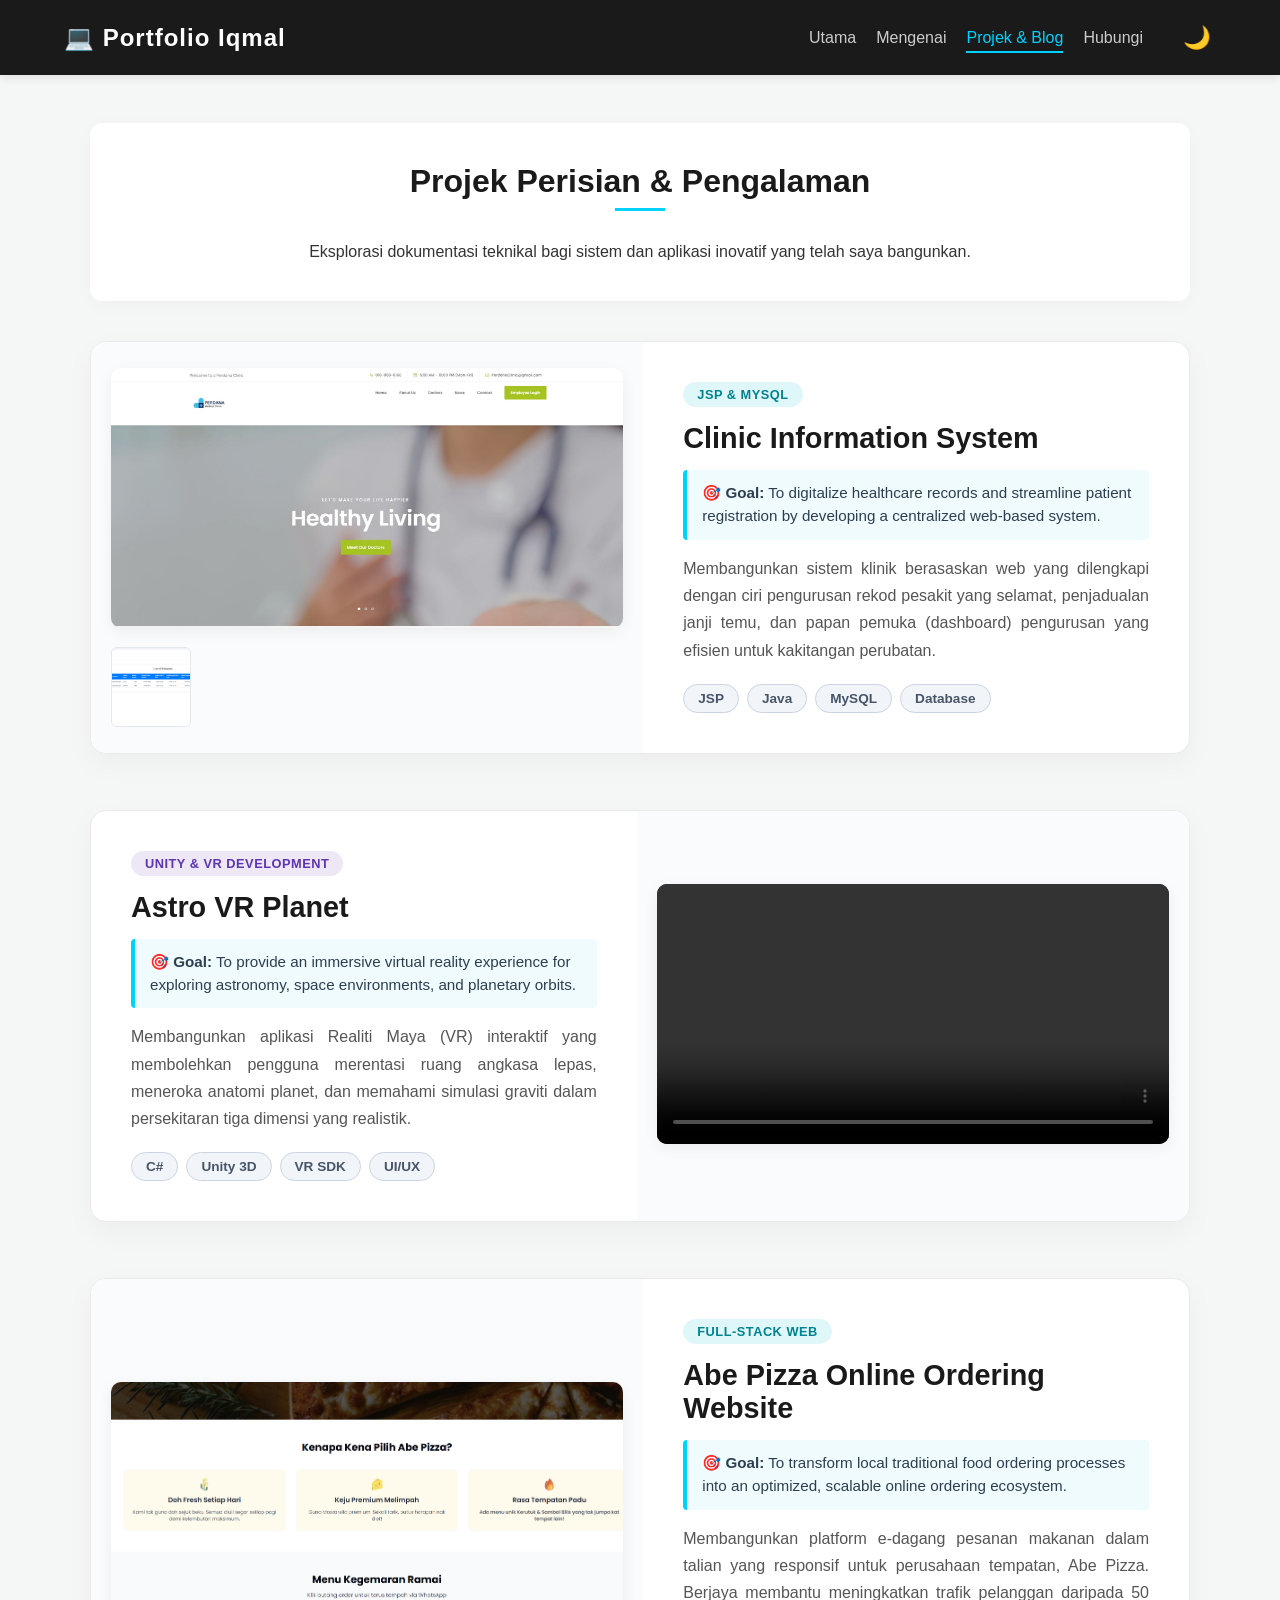
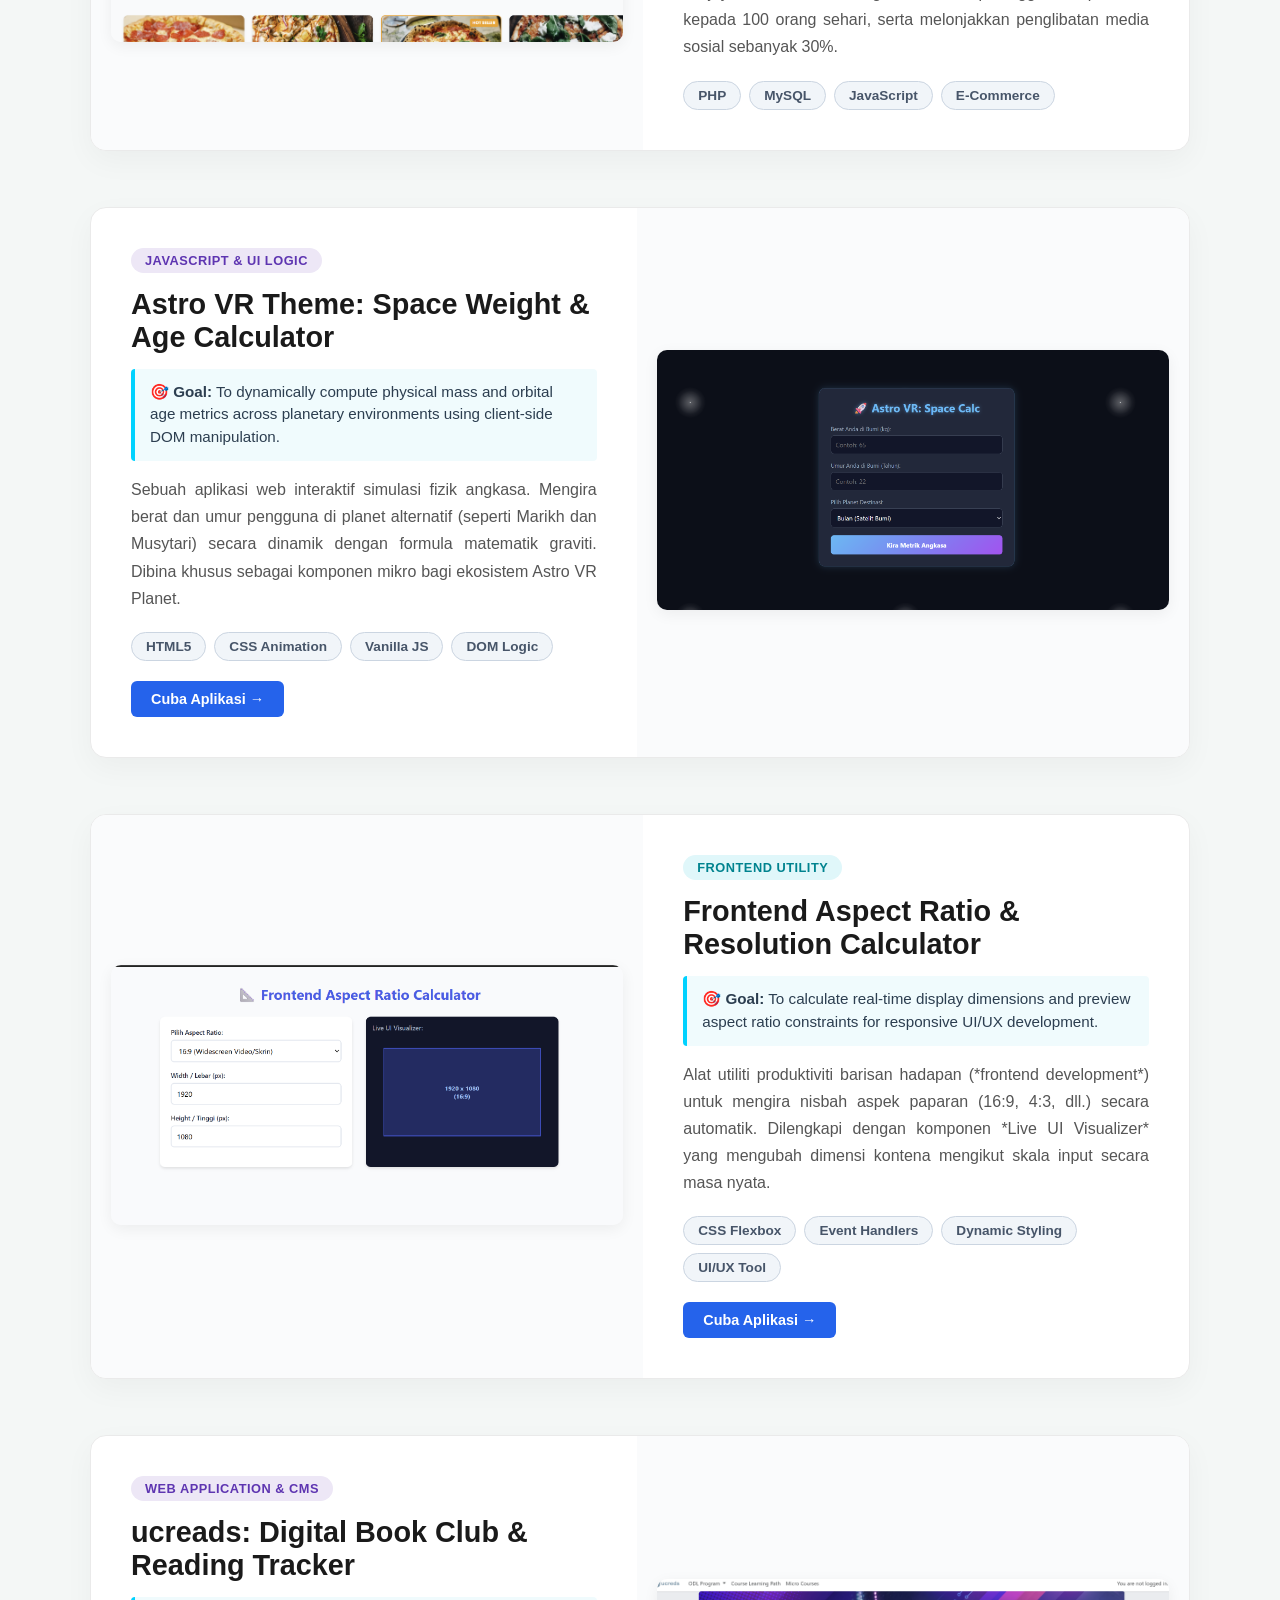
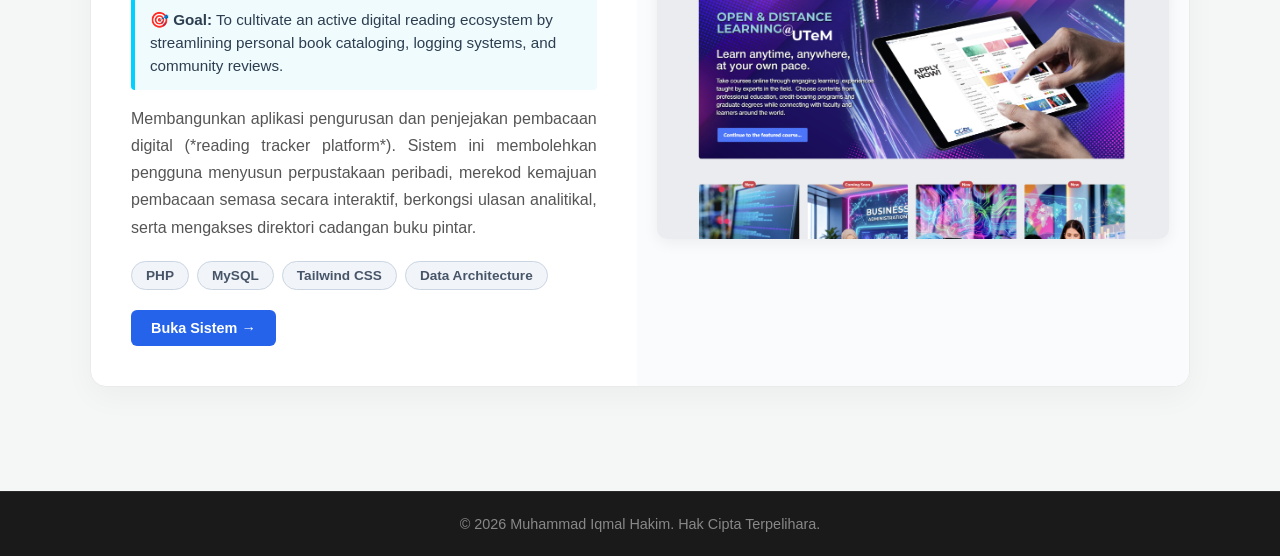
==== blog.html @ 7cb86383 "Add files via upload" ====
<!DOCTYPE html>
<html lang="ms">
<head>
    <meta charset="UTF-8">
    <meta name="viewport" content="width=device-width, initial-scale=1.0">
    <title>Projek & Blog | Portfolio Iqmal</title>
    <link rel="stylesheet" href="style.css">
</head>
<body>

    <header>
        <div class="logo">💻 Portfolio Iqmal</div>
        <nav>
            <ul style="display: flex; align-items: center;">
                <li><a href="index.html">Utama</a></li>
                <li><a href="about.html">Mengenai</a></li>
                <li><a href="blog.html" class="active">Projek & Blog</a></li>
                <li><a href="contact.html">Hubungi</a></li>
                <!-- Butang Mod Gelap/Cerah -->
                <li><button id="theme-toggle" class="theme-btn" title="Tukar Tema">🌙</button></li>
            </ul>
        </nav>
    </header>

    <main class="page-container premium-showcase">
        <div class="section-header">
            <h2>Projek Perisian & Pengalaman</h2>
            <p class="section-intro">Eksplorasi dokumentasi teknikal bagi sistem dan aplikasi inovatif yang telah saya bangunkan.</p>
        </div>

        <!-- PROJEK 1: CLINIC SYSTEM -->
        <section class="project-card-premium">
            <div class="project-media-side">
                <div class="single-large-media">
                    <img src="Img/2.jpg" alt="Clinic System Dashboard">
                </div>
                <div class="project-gallery-mini">
                    <img src="Img/3.jpg" alt="Clinic System Interface">
                </div>
            </div>

            <div class="project-text-side">
                <span class="premium-tag">JSP & MySQL</span>
                <h3>Clinic Information System</h3>
                <div class="goal-box">
                    <strong>🎯 Goal:</strong> To digitalize healthcare records and streamline patient registration by developing a centralized web-based system.
                </div>
                <p class="project-description">
                    Membangunkan sistem klinik berasaskan web yang dilengkapi dengan ciri pengurusan rekod pesakit yang selamat, penjadualan janji temu, dan papan pemuka (dashboard) pengurusan yang efisien untuk kakitangan perubatan.
                </p>
                <div class="skills-wrapper">
                    <span class="skill-pill">JSP</span>
                    <span class="skill-pill">Java</span>
                    <span class="skill-pill">MySQL</span>
                    <span class="skill-pill">Database</span>
                </div>
            </div>
        </section>

        <!-- PROJEK 2: ASTRO VR PLANET -->
        <section class="project-card-premium reverse-layout">
            <div class="project-media-side">
                <div class="video-container-premium">
                    <video controls>
                        <source src="Img/6.mp4" type="video/mp4">
                    </video>
                </div>
            </div>

            <div class="project-text-side">
                <span class="premium-tag-alt">Unity & VR Development</span>
                <h3>Astro VR Planet</h3>
                <div class="goal-box">
                    <strong>🎯 Goal:</strong> To provide an immersive virtual reality experience for exploring astronomy, space environments, and planetary orbits.
                </div>
                <p class="project-description">
                    Membangunkan aplikasi Realiti Maya (VR) interaktif yang membolehkan pengguna merentasi ruang angkasa lepas, meneroka anatomi planet, dan memahami simulasi graviti dalam persekitaran tiga dimensi yang realistik.
                </p>
                <div class="skills-wrapper">
                    <span class="skill-pill">C#</span>
                    <span class="skill-pill">Unity 3D</span>
                    <span class="skill-pill">VR SDK</span>
                    <span class="skill-pill">UI/UX</span>
                </div>
            </div>
        </section>

        <!-- PROJEK 3: ABE PIZZA -->
        <section class="project-card-premium">
            <div class="project-media-side">
                <div class="single-large-media">
                    <img src="Img/10.png" alt="Abe Pizza Website">
                </div>
            </div>

            <div class="project-text-side">
                <span class="premium-tag">Full-Stack Web</span>
                <h3>Abe Pizza Online Ordering Website</h3>
                <div class="goal-box">
                    <strong>🎯 Goal:</strong> To transform local traditional food ordering processes into an optimized, scalable online ordering ecosystem.
                </div>
                <p class="project-description">
                    Membangunkan platform e-dagang pesanan makanan dalam talian yang responsif untuk perusahaan tempatan, Abe Pizza. Berjaya membantu meningkatkan trafik pelanggan daripada 50 kepada 100 orang sehari, serta melonjakkan penglibatan media sosial sebanyak 30%.
                </p>
                <div class="skills-wrapper">
                    <span class="skill-pill">PHP</span>
                    <span class="skill-pill">MySQL</span>
                    <span class="skill-pill">JavaScript</span>
                    <span class="skill-pill">E-Commerce</span>
                </div>
            </div>
        </section>

        <!-- PROJEK 4: SPACE CALCULATOR -->
        <section class="project-card-premium reverse-layout">
            <div class="project-media-side">
                <div class="single-large-media">
                    <img src="Img/12.png" alt="Space Calculator App">
                </div>
            </div>

            <div class="project-text-side">
                <span class="premium-tag-alt">JavaScript & UI Logic</span>
                <h3>Astro VR Theme: Space Weight & Age Calculator</h3>
                <div class="goal-box">
                    <strong>🎯 Goal:</strong> To dynamically compute physical mass and orbital age metrics across planetary environments using client-side DOM manipulation.
                </div>
                <p class="project-description">
                    Sebuah aplikasi web interaktif simulasi fizik angkasa. Mengira berat dan umur pengguna di planet alternatif (seperti Marikh dan Musytari) secara dinamik dengan formula matematik graviti. Dibina khusus sebagai komponen mikro bagi ekosistem Astro VR Planet.
                </p>
                <div class="skills-wrapper" style="margin-bottom: 20px;">
                    <span class="skill-pill">HTML5</span>
                    <span class="skill-pill">CSS Animation</span>
                    <span class="skill-pill">Vanilla JS</span>
                    <span class="skill-pill">DOM Logic</span>
                </div>
                <a href="https://mlhkz.github.io/Space-calculator/" class="project-action-btn" target="_blank" style="display: inline-block; padding: 10px 20px; background: #2563eb; color: white; text-decoration: none; border-radius: 6px; font-weight: bold; font-size: 0.9rem; align-self: flex-start;">Cuba Aplikasi →</a>
            </div>
        </section>

        <!-- PROJEK 5: ASPECT RATIO CALCULATOR -->
        <section class="project-card-premium">
            <div class="project-media-side">
                <div class="single-large-media">
                    <img src="Img/13.png" alt="Aspect Ratio Calculator">
                </div>
            </div>

            <div class="project-text-side">
                <span class="premium-tag">Frontend Utility</span>
                <h3>Frontend Aspect Ratio & Resolution Calculator</h3>
                <div class="goal-box">
                    <strong>🎯 Goal:</strong> To calculate real-time display dimensions and preview aspect ratio constraints for responsive UI/UX development.
                </div>
                <p class="project-description">
                    Alat utiliti produktiviti barisan hadapan (*frontend development*) untuk mengira nisbah aspek paparan (16:9, 4:3, dll.) secara automatik. Dilengkapi dengan komponen *Live UI Visualizer* yang mengubah dimensi kontena mengikut skala input secara masa nyata.
                </p>
                <div class="skills-wrapper" style="margin-bottom: 20px;">
                    <span class="skill-pill">CSS Flexbox</span>
                    <span class="skill-pill">Event Handlers</span>
                    <span class="skill-pill">Dynamic Styling</span>
                    <span class="skill-pill">UI/UX Tool</span>
                </div>
                <a href="https://mlhkz.github.io/Aspect/" class="project-action-btn" target="_blank" style="display: inline-block; padding: 10px 20px; background: #2563eb; color: white; text-decoration: none; border-radius: 6px; font-weight: bold; font-size: 0.9rem; align-self: flex-start;">Cuba Aplikasi →</a>
            </div>
        </section>

        <!-- PROJEK 6: UCREADS -->
        <section class="project-card-premium reverse-layout">
            <div class="project-media-side">
                <div class="single-large-media">
                    <img src="Img/11.png" alt="ucreads Reading Tracker">
                </div>
            </div>

            <div class="project-text-side">
                <span class="premium-tag-alt">Web Application & CMS</span>
                <h3>ucreads: Digital Book Club & Reading Tracker</h3>
                <div class="goal-box">
                    <strong>🎯 Goal:</strong> To cultivate an active digital reading ecosystem by streamlining personal book cataloging, logging systems, and community reviews.
                </div>
                <p class="project-description">
                    Membangunkan aplikasi pengurusan dan penjejakan pembacaan digital (*reading tracker platform*). Sistem ini membolehkan pengguna menyusun perpustakaan peribadi, merekod kemajuan pembacaan semasa secara interaktif, berkongsi ulasan analitikal, serta mengakses direktori cadangan buku pintar.
                </p>
                <div class="skills-wrapper" style="margin-bottom: 20px;">
                    <span class="skill-pill">PHP</span>
                    <span class="skill-pill">MySQL</span>
                    <span class="skill-pill">Tailwind CSS</span>
                    <span class="skill-pill">Data Architecture</span>
                </div>
                <a href="https://ucreds.utem.edu.my/" class="project-action-btn" target="_blank" style="display: inline-block; padding: 10px 20px; background: #2563eb; color: white; text-decoration: none; border-radius: 6px; font-weight: bold; font-size: 0.9rem; align-self: flex-start;">Buka Sistem →</a>
            </div>
        </section>
    </main>

    <footer>
        <p>&copy; 2026 Muhammad Iqmal Hakim. Hak Cipta Terpelihara.</p>
    </footer>

    <!-- SKRIP LOGIK DARK MODE (Kekal Walaupun Page Refresh) -->
    <script>
        const themeToggle = document.getElementById('theme-toggle');
        const body = document.body;

        // Semak status kegemaran tema user sebelum ini
        const currentTheme = localStorage.getItem('theme');
        if (currentTheme === 'dark-mode') {
            body.classList.add('dark-mode');
            themeToggle.textContent = '☀️'; 
        }

        // Event listener fungsi pertukaran tema apabila diklik
        themeToggle.addEventListener('click', () => {
            body.classList.toggle('dark-mode');
            
            if (body.classList.contains('dark-mode')) {
                localStorage.setItem('theme', 'dark-mode');
                themeToggle.textContent = '☀️'; 
            } else {
                localStorage.setItem('theme', '');
                themeToggle.textContent = '🌙'; 
            }
        });
    </script>
</body>
</html>
---- style.css ----
/* ==========================================================================
   1. TETAPAN ASAS & RESET
   ========================================================================== */
* {
    margin: 0;
    padding: 0;
    box-sizing: border-box;
    font-family: 'Segoe UI', Tahoma, Geneva, Verdana, sans-serif;
}

body {
    background-color: #f4f7f6;
    color: #333;
    display: flex;
    flex-direction: column;
    min-height: 100vh;
    transition: background-color 0.3s ease, color 0.3s ease;
}

/* ==========================================================================
   2. HEADER & NAVIGASI
   ========================================================================== */
header {
    background-color: #1a1a1a;
    color: #fff;
    display: flex;
    justify-content: space-between;
    align-items: center;
    padding: 1.2rem 5%;
    position: sticky;
    top: 0;
    z-index: 100;
    box-shadow: 0 2px 10px rgba(0,0,0,0.1);
    transition: background-color 0.3s ease;
}

.logo {
    font-size: 1.5rem;
    font-weight: bold;
    letter-spacing: 1px;
}

nav ul {
    list-style: none;
    display: flex;
    gap: 20px;
}

nav ul li a {
    color: #ccc;
    text-decoration: none;
    font-weight: 500;
    transition: color 0.3s;
    padding: 5px 0;
}

nav ul li a:hover, nav ul li a.active {
    color: #00d2ff;
    border-bottom: 2px solid #00d2ff;
}

/* BUTANG TUKAR TEMA (DARK/LIGHT MODE) */
.theme-btn {
    background: none;
    border: none;
    font-size: 1.4rem;
    cursor: pointer;
    padding: 5px;
    margin-left: 15px;
    transition: transform 0.2s ease;
}

.theme-btn:hover {
    transform: scale(1.2);
}

/* ==========================================================================
   3. BUTANG UMUM (BUTTONS)
   ========================================================================== */
.btn {
    display: inline-block;
    padding: 12px 24px;
    background-color: #00d2ff;
    color: #1a1a1a;
    text-decoration: none;
    font-weight: bold;
    border-radius: 5px;
    border: none;
    cursor: pointer;
    transition: background 0.3s, color 0.3s;
    margin-top: 15px;
}

.btn:hover {
    background-color: #00a8cc;
    color: white;
}

/* ==========================================================================
   4. HERO SECTION (LAMAN UTAMA)
   ========================================================================== */
.hero-portfolio {
    flex-grow: 1;
    display: flex;
    justify-content: center;
    align-items: center;
    text-align: center;
    padding: 6rem 1rem;
    background: linear-gradient(135deg, #1a1a1a 0%, #3a3a3a 100%);
    color: white;
}

.hero-text h1 {
    font-size: 3rem;
    margin-bottom: 15px;
    letter-spacing: 1px;
}

.hero-text p {
    font-size: 1.3rem;
    color: #ccc;
    margin-bottom: 25px;
}

/* ==========================================================================
   5. KONTAINER HALAMAN DALAM (ABOUT, BLOG, CONTACT)
   ========================================================================== */
.page-container {
    max-width: 1000px;
    margin: 3rem auto;
    padding: 2.5rem;
    background: white;
    border-radius: 10px;
    box-shadow: 0 4px 20px rgba(0,0,0,0.05);
    flex-grow: 1;
    width: 90%;
    transition: background-color 0.3s ease, box-shadow 0.3s ease;
}

.page-container h2 {
    text-align: center;
    margin-bottom: 2rem;
    color: #1a1a1a;
    font-size: 2rem;
    position: relative;
}

.page-container h2::after {
    content: '';
    display: block;
    width: 50px;
    height: 3px;
    background-color: #00d2ff;
    margin: 8px auto 0;
}

/* ==========================================================================
   6. LAMAN MENGENAI SAYA (ABOUT)
   ========================================================================== */
.profile-img-container {
    width: 160px;
    height: 160px;
    margin: 0 auto 1.5rem;
    border-radius: 50%;
    overflow: hidden;
    border: 4px solid #00d2ff;
    box-shadow: 0 4px 15px rgba(0,0,0,0.15);
}

.profile-pic-actual {
    width: 100%;
    height: 100%;
    object-fit: cover;
    object-position: center;
}

.about-content p {
    text-align: justify;
    line-height: 1.8;
    margin-bottom: 1.5rem;
    font-size: 1.05rem;
}

.about-content h3 {
    margin-top: 2rem;
    margin-bottom: 1rem;
    color: #1a1a1a;
}

.skills-list {
    display: flex;
    flex-wrap: wrap;
    gap: 12px;
    justify-content: center;
    list-style: none;
    margin-top: 1rem;
}

.skills-list li {
    background: #1a1a1a;
    color: #00d2ff;
    padding: 8px 18px;
    border-radius: 20px;
    font-weight: 500;
    font-size: 0.95rem;
    box-shadow: 0 2px 5px rgba(0,0,0,0.1);
}

/* ==========================================================================
   7. GRID PORTFOLIO (PROJEK & BLOG LAMA JIKA ADA)
   ========================================================================== */
.portfolio-grid {
    display: grid;
    grid-template-columns: repeat(auto-fit, minmax(280px, 1fr));
    gap: 2rem;
    margin-top: 1rem;
}

.portfolio-card {
    background: #fff;
    border: 1px solid #eef2f5;
    border-radius: 8px;
    overflow: hidden;
    transition: transform 0.3s ease, box-shadow 0.3s ease;
    box-shadow: 0 2px 8px rgba(0,0,0,0.02);
}

.portfolio-card:hover {
    transform: translateY(-7px);
    box-shadow: 0 12px 20px rgba(0,0,0,0.1);
}

.card-img {
    height: 190px;
    overflow: hidden;
    background-color: #eaeaea;
}

.card-img img {
    width: 100%;
    height: 100%;
    object-fit: cover;
    transition: transform 0.3s ease;
}

.portfolio-card:hover .card-img img {
    transform: scale(1.05);
}

.card-info {
    padding: 1.5rem;
}

.tag {
    display: inline-block;
    font-size: 0.75rem;
    background: #e0f7fa;
    color: #00838f;
    padding: 4px 10px;
    border-radius: 4px;
    font-weight: bold;
    margin-bottom: 10px;
    text-transform: uppercase;
}

.card-info h3 {
    margin-bottom: 10px;
    font-size: 1.25rem;
    color: #1a1a1a;
}

.card-info p {
    font-size: 0.95rem;
    color: #666;
    line-height: 1.5;
    text-align: justify;
}

/* ==========================================================================
   8. BORANG HUBUNGI (CONTACT)
   ========================================================================== */
.contact-box form {
    display: flex;
    flex-direction: column;
    gap: 15px;
    max-width: 600px;
    margin: 2rem auto 0;
}

.contact-box p {
    text-align: center;
    color: #555;
    margin-bottom: 1.5rem;
}

.contact-box label {
    font-weight: 600;
    color: #1a1a1a;
    font-size: 0.95rem;
}

.contact-box input, .contact-box textarea {
    padding: 12px;
    border: 1px solid #ccc;
    border-radius: 5px;
    width: 100%;
    font-size: 1rem;
    background-color: #fcfcfc;
    transition: border-color 0.3s, background-color 0.3s;
}

.contact-box input:focus, .contact-box textarea:focus {
    border-color: #00d2ff;
    background-color: #fff;
    outline: none;
}

.contact-box .btn {
    align-self: center;
    width: 100%;
    max-width: 200px;
    margin-top: 10px;
}

/* ==========================================================================
   9. FOOTER
   ========================================================================== */
footer {
    background-color: #1a1a1a;
    color: #888;
    text-align: center;
    padding: 1.5rem;
    margin-top: auto;
    font-size: 0.9rem;
    border-top: 1px solid #2a2a2a;
}

/* ==========================================================================
   10. MEDIA QUERY ASAS
   ========================================================================== */
@media (max-width: 768px) {
    header {
        flex-direction: column;
        gap: 15px;
        padding: 1rem;
    }

    nav ul {
        flex-wrap: wrap;
        justify-content: center;
        gap: 15px;
    }

    .hero-text h1 {
        font-size: 2.2rem;
    }

    .hero-text p {
        font-size: 1.1rem;
    }

    .page-container {
        padding: 1.5rem;
        margin: 1.5rem auto;
    }
    
    .about-content p {
        text-align: left;
    }
}

/* ==========================================================================
   11. GAYA PREMIUM SHOWCASE (SPLIT-LAYOUT ALTERNATING)
   ========================================================================== */
.premium-showcase {
    max-width: 1100px !important;
    background: transparent !important;
    box-shadow: none !important;
    padding: 0 !important;
}

.section-header {
    text-align: center;
    background: white;
    padding: 2.5rem;
    border-radius: 12px;
    margin-bottom: 2.5rem;
    box-shadow: 0 4px 20px rgba(0,0,0,0.03);
    transition: background-color 0.3s ease;
}

.project-card-premium {
    display: flex;
    background: white;
    border-radius: 16px;
    overflow: hidden;
    margin-bottom: 3.5rem;
    box-shadow: 0 10px 30px rgba(0,0,0,0.04);
    transition: transform 0.3s ease, box-shadow 0.3s ease, background-color 0.3s ease;
    border: 1px solid #eaeaea;
}

.project-card-premium:hover {
    transform: translateY(-5px);
    box-shadow: 0 15px 35px rgba(0,0,0,0.08);
}

.reverse-layout {
    flex-direction: row-reverse;
}

.project-media-side {
    flex: 1.1;
    padding: 20px;
    background-color: #fafbfc;
    display: flex;
    flex-direction: column;
    justify-content: center;
    gap: 15px;
    transition: background-color 0.3s ease;
}

.single-large-media img, .video-container-premium video {
    width: 100%;
    height: 260px;
    object-fit: cover;
    border-radius: 10px;
    box-shadow: 0 4px 15px rgba(0,0,0,0.06);
}

.video-container-premium video {
    background: #000;
}

.project-gallery-mini {
    display: flex;
    gap: 12px;
}

.project-gallery-mini img {
    width: 80px;
    height: 80px;
    object-fit: cover;
    border-radius: 6px;
    border: 1px solid #e2e8f0;
    transition: transform 0.2s;
    cursor: pointer;
}

.project-gallery-mini img:hover {
    transform: scale(1.05);
}

.project-text-side {
    flex: 1;
    padding: 2.5rem;
    display: flex;
    flex-direction: column;
    justify-content: center;
}

.premium-tag, .premium-tag-alt {
    display: inline-block;
    align-start: flex-start;
    padding: 5px 14px;
    font-size: 0.8rem;
    font-weight: 700;
    border-radius: 30px;
    text-transform: uppercase;
    letter-spacing: 0.5px;
    margin-bottom: 15px;
    width: fit-content;
}

.premium-tag {
    background: #e0f7fa;
    color: #00838f;
}

.premium-tag-alt {
    background: #ede7f6;
    color: #5e35b1;
}

.project-text-side h3 {
    font-size: 1.8rem;
    color: #1a1a1a;
    margin-bottom: 15px;
}

.goal-box {
    background: #f0fbfd;
    border-left: 4px solid #00d2ff;
    padding: 12px 15px;
    border-radius: 4px;
    font-size: 0.95rem;
    color: #2c3e50;
    margin-bottom: 15px;
    line-height: 1.5;
    transition: background-color 0.3s ease, color 0.3s ease;
}

.project-description {
    font-size: 1rem;
    color: #555;
    line-height: 1.7;
    margin-bottom: 20px;
    text-align: justify;
}

.skills-wrapper {
    display: flex;
    flex-wrap: wrap;
    gap: 8px;
}

.skill-pill {
    background: #f1f5f9;
    color: #475569;
    padding: 6px 14px;
    border-radius: 20px;
    font-size: 0.85rem;
    font-weight: 600;
    border: 1px solid #cbd5e1;
    transition: background-color 0.3s ease, color 0.3s ease;
}

.project-action-btn {
    transition: background-color 0.2s ease, transform 0.2s ease;
}

.project-action-btn:hover {
    background-color: #1d4ed8 !important;
    transform: translateY(-2px);
}

/* ==========================================================================
   12. RESPONSIVE UNTUK TELEFON PINTAR (MENJADI SHORT CARD)
   ========================================================================== */
@media (max-width: 900px) {
    .project-card-premium, .reverse-layout {
        flex-direction: column !important;
        margin-bottom: 2.5rem;
    }
    
    .project-text-side {
        padding: 1.5rem;
    }
    
    .project-media-side {
        padding: 15px;
    }

    .single-large-media img, .video-container-premium video {
        height: 200px;
    }
    
    .project-text-side h3 {
        font-size: 1.4rem;
    }
}

/* ==========================================================================
   13. SISTEM AMALAN MOD GELAP (DARK MODE CSS OVERRIDES)
   ========================================================================== */
body.dark-mode {
    background-color: #0f172a; /* Warna gelap slate */
    color: #cbd5e1;
}

body.dark-mode .page-container,
body.dark-mode .section-header,
body.dark-mode .project-card-premium,
body.dark-mode .portfolio-card {
    background-color: #1e293b;
    border-color: #334155;
    box-shadow: 0 10px 25px rgba(0, 0, 0, 0.3);
}

body.dark-mode .page-container h2,
body.dark-mode .project-text-side h3,
body.dark-mode .card-info h3,
body.dark-mode .about-content h3,
body.dark-mode .contact-box label {
    color: #ffffff;
}

body.dark-mode .project-media-side {
    background-color: #1e293b;
}

body.dark-mode .goal-box {
    background: #334155;
    color: #e2e8f0;
    border-left: 4px solid #00d2ff;
}

body.dark-mode .project-description,
body.dark-mode .section-intro,
body.dark-mode .about-content p,
body.dark-mode .card-info p,
body.dark-mode .contact-box p {
    color: #94a3b8;
}

body.dark-mode .skill-pill {
    background: #0f172a;
    color: #38bdf8;
    border-color: #334155;
}

body.dark-mode .premium-tag {
    background: #064e3b;
    color: #34d399;
}

body.dark-mode .premium-tag-alt {
    background: #4c1d95;
    color: #c084fc;
}

body.dark-mode .contact-box input, 
body.dark-mode .contact-box textarea {
    background-color: #0f172a;
    color: #fff;
    border-color: #334155;
}

body.dark-mode .contact-box input:focus, 
body.dark-mode .contact-box textarea:focus {
    border-color: #00d2ff;
    background-color: #1e293b;
}
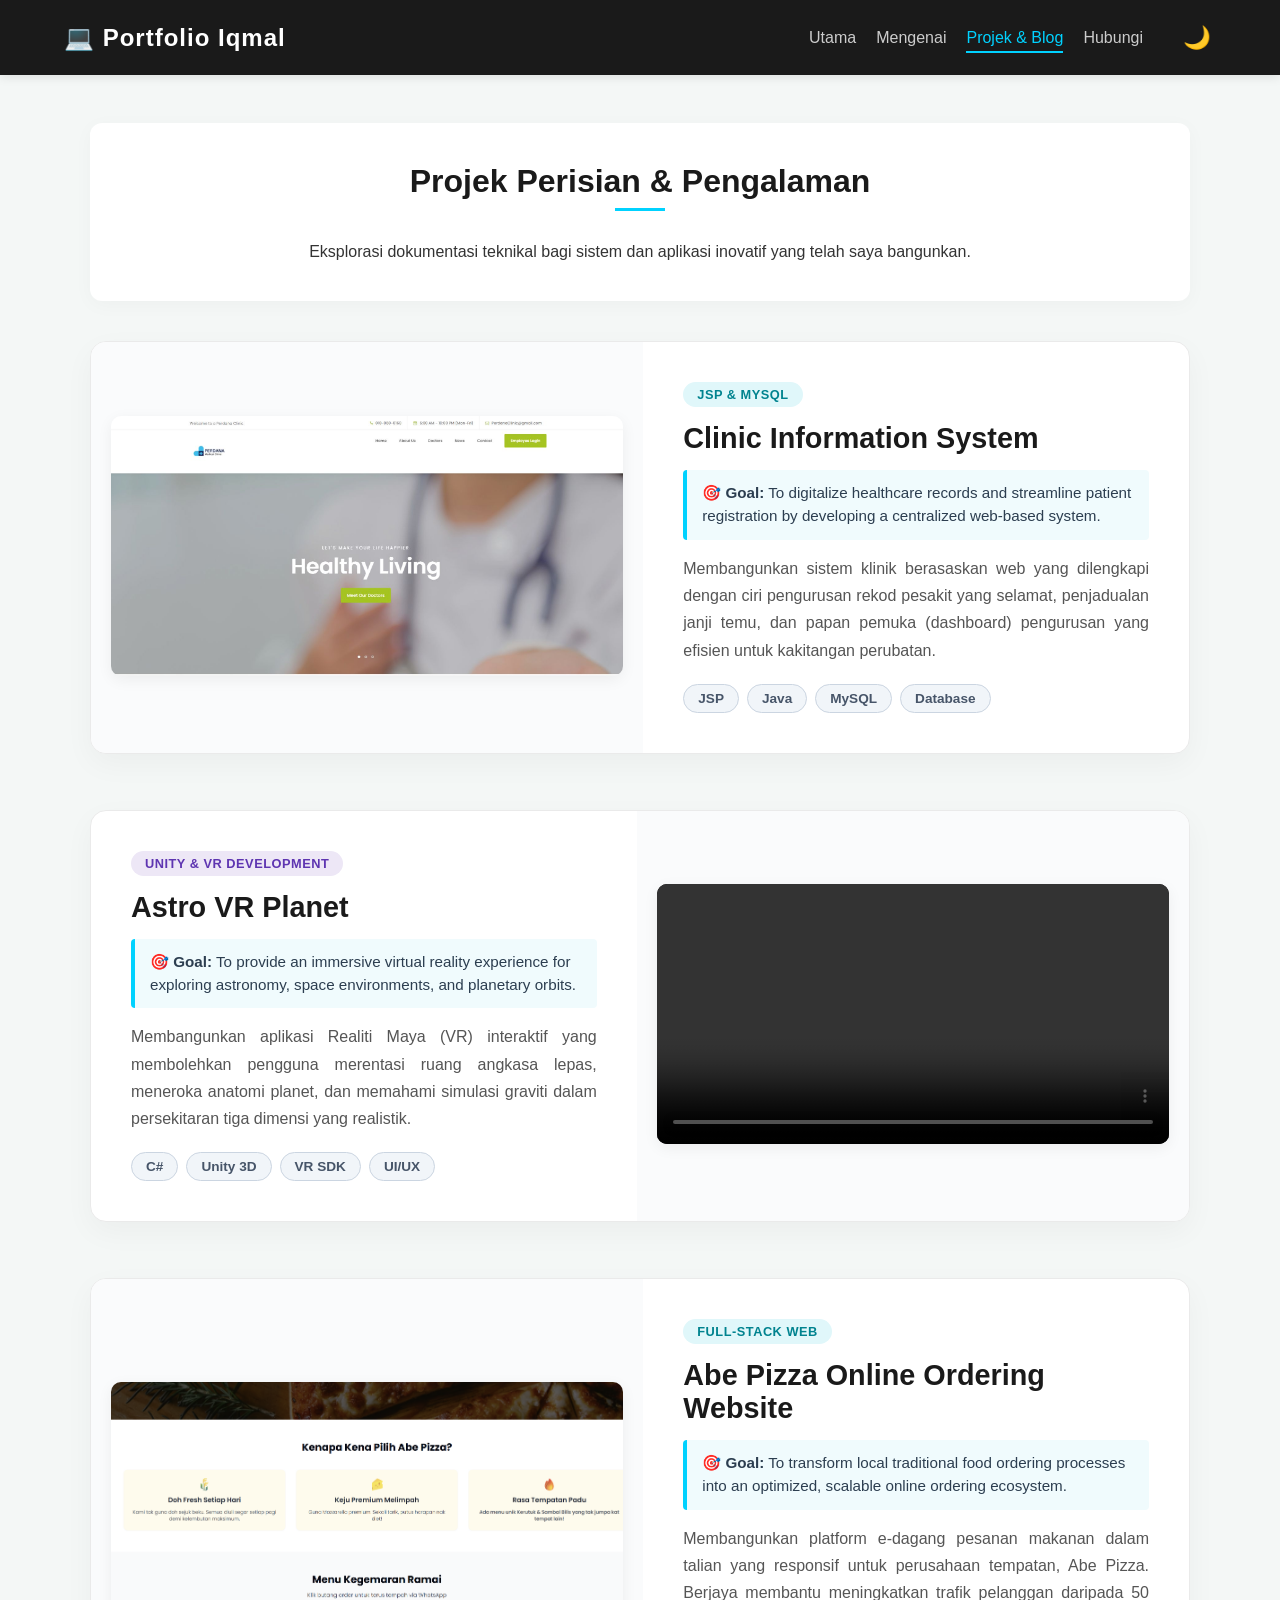
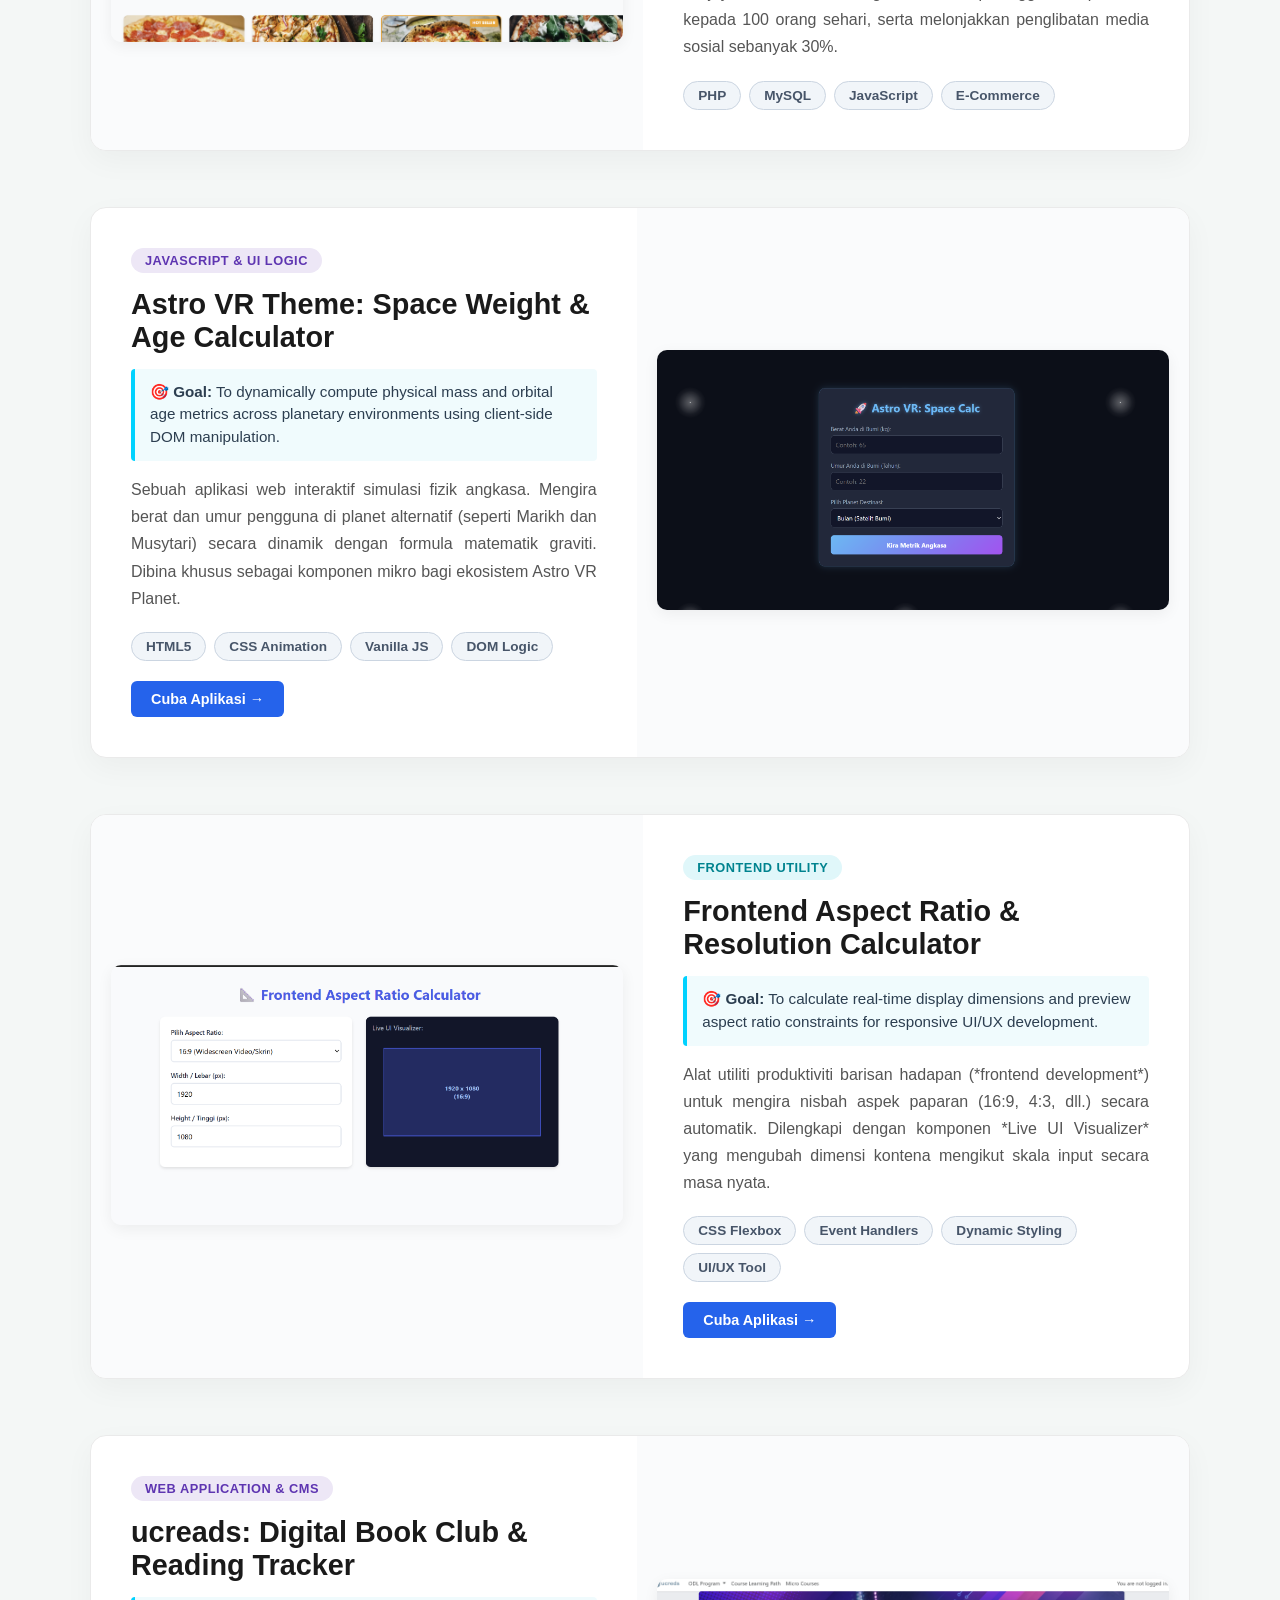
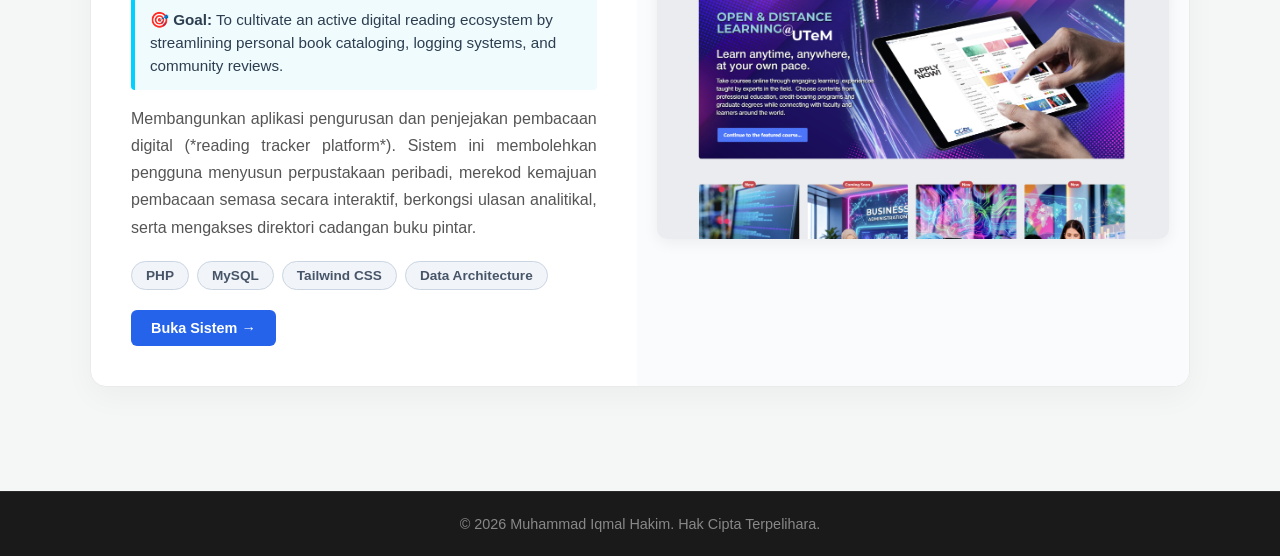
==== commit 3734bbae: "Add files via upload" ====
--- a/blog.html
+++ b/blog.html
@@ -34,9 +34,7 @@
                 <div class="single-large-media">
                     <img src="Img/2.jpg" alt="Clinic System Dashboard">
                 </div>
-                <div class="project-gallery-mini">
-                    <img src="Img/3.jpg" alt="Clinic System Interface">
-                </div>
+                
             </div>
 
             <div class="project-text-side">
